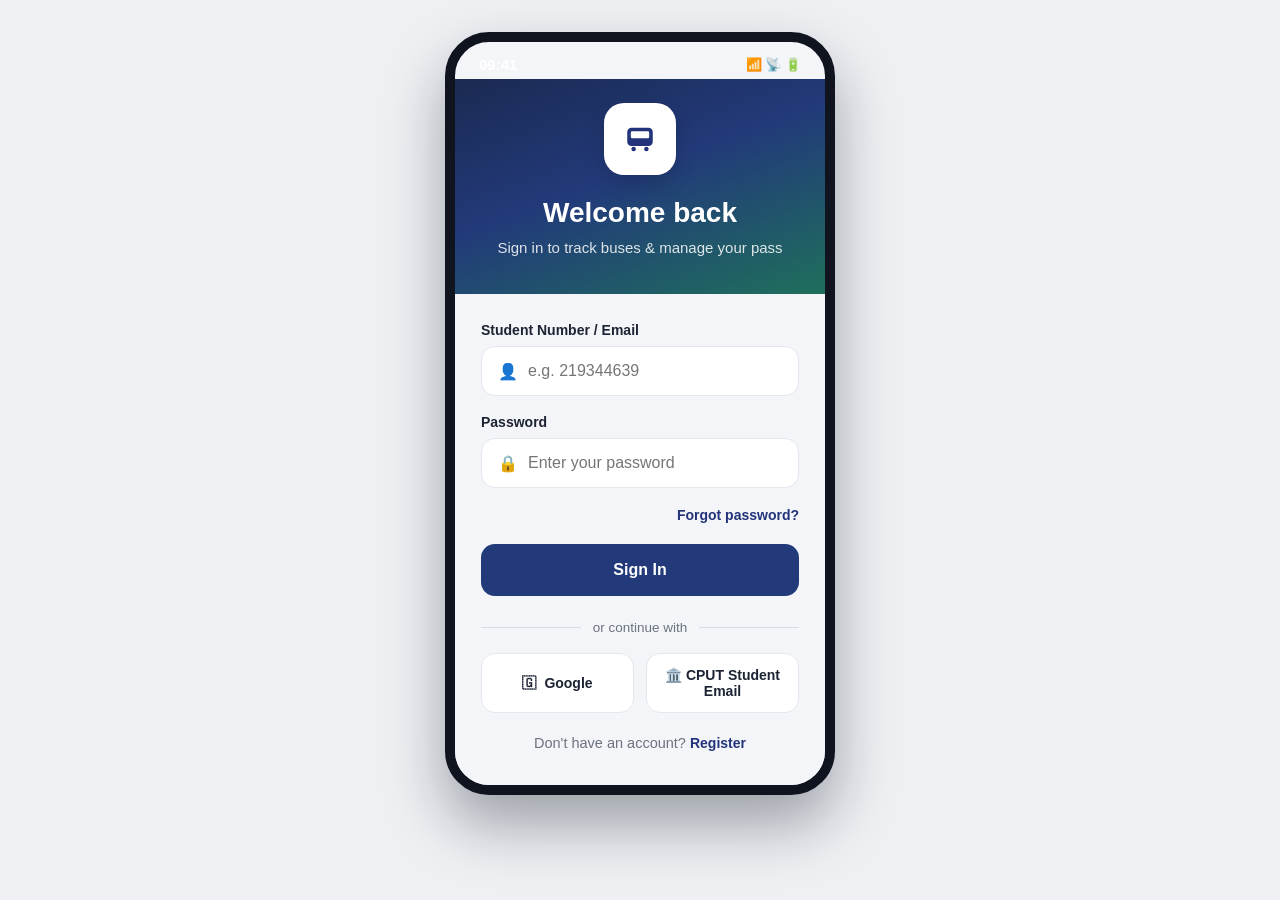
==== index.html @ 1f7fdc93 "Add files via upload" ====
<!DOCTYPE html>
<html lang="en">
<head>
<meta charset="UTF-8">
<meta name="viewport" content="width=device-width, initial-scale=1.0">
<title>GoShuttle — Sign In</title>
<link rel="stylesheet" href="LoginAndRegisterStyle.css">
</head>
<body>

<div class="phone">
  <div class="status-bar">
    <span>09:41</span>
    <span class="icons">📶 📡 🔋</span>
  </div>

  <div class="hero">
    <div class="logo">
      <svg viewBox="0 0 24 24" fill="none" xmlns="http://www.w3.org/2000/svg">
        <rect x="3" y="4" width="18" height="13" rx="3" fill="#22337a"/>
        <rect x="5.5" y="6.5" width="13" height="5" rx="1" fill="#fff"/>
        <circle cx="7.5" cy="19" r="1.6" fill="#22337a"/>
        <circle cx="16.5" cy="19" r="1.6" fill="#22337a"/>
      </svg>
    </div>
    <h1>Welcome back</h1>
    <p>Sign in to track buses &amp; manage your pass</p>
  </div>

  <form class="form-panel" id="signInForm" novalidate>
    <div class="field">
      <label for="studentId">Student Number / Email</label>
      <div class="input-wrap" id="studentIdWrap">
        <span class="icon">👤</span>
        <input type="text" id="studentId" name="studentId" placeholder="e.g. 219344639" autocomplete="username">
      </div>
      <div class="error-msg" id="studentIdError">Please enter your student number or email.</div>
    </div>

    <div class="field">
      <label for="password">Password</label>
      <div class="input-wrap" id="passwordWrap">
        <span class="icon">🔒</span>
        <input type="password" id="password" name="password" placeholder="Enter your password" autocomplete="current-password">
      </div>
      <div class="error-msg" id="passwordError">Please enter your password.</div>
    </div>

    <div class="forgot-row">
      <a href="#" id="forgotPassword">Forgot password?</a>
    </div>

    <button type="submit" class="btn-primary" id="signInBtn">Sign In</button>

    <div class="divider">or continue with</div>

    <div class="oauth-row">
      <button type="button" class="btn-oauth" id="googleBtn">
        <span>🇬</span> Google
      </button>
      <button type="button" class="btn-oauth" id="cputBtn">
        🏛️ CPUT Student Email
      </button>
    </div>

    <div class="switch-row">
      Don't have an account? <a class="link" href="register.html">Register</a>
    </div>
  </form>
</div>

<div class="toast" id="toast"></div>

<script src="LoginAndRegisterScript.js"></script>
</body>
</html>
---- LoginAndRegisterStyle.css ----
/* GoShuttle — Auth screens (Sign In / Create Account) */

:root {
  --navy-deep: #1b2a52;
  --navy: #223a7a;
  --teal: #1f6f5c;
  --ink: #1c2333;
  --muted: #6b7280;
  --field-bg: #ffffff;
  --field-border: #e4e7ee;
  --page-bg: #eef0f4;
  --card-bg: #f4f5f8;
  --accent-link: #22337a;
  --danger: #c0392b;
  --radius-lg: 22px;
  --radius-md: 14px;
  --radius-full: 999px;
}

* { box-sizing: border-box; }

body {
  margin: 0;
  font-family: -apple-system, BlinkMacSystemFont, "Segoe UI", Roboto, Helvetica, Arial, sans-serif;
  background: var(--page-bg);
  color: var(--ink);
  display: flex;
  justify-content: center;
  align-items: flex-start;
  min-height: 100vh;
  padding: 32px 12px;
}

.phone {
  width: 390px;
  max-width: 100%;
  background: var(--card-bg);
  border-radius: 44px;
  border: 10px solid #10141f;
  overflow: hidden;
  box-shadow: 0 30px 60px rgba(10, 15, 30, 0.35);
  position: relative;
}

.status-bar {
  display: flex;
  justify-content: space-between;
  align-items: center;
  padding: 14px 24px 6px;
  font-size: 15px;
  font-weight: 600;
  color: #ffffff;
}

.status-bar .icons { display: flex; gap: 6px; align-items: center; font-size: 13px; }

.hero {
  background: linear-gradient(160deg, var(--navy-deep) 0%, var(--navy) 45%, var(--teal) 100%);
  padding: 6px 32px 36px;
  text-align: center;
  color: #fff;
}

.hero .logo {
  width: 72px;
  height: 72px;
  background: #ffffff;
  border-radius: 20px;
  display: flex;
  align-items: center;
  justify-content: center;
  margin: 18px auto 22px;
  box-shadow: 0 8px 20px rgba(0,0,0,0.15);
}

.hero .logo svg { width: 34px; height: 34px; }

.hero h1 {
  font-size: 28px;
  margin: 0 0 8px;
  font-weight: 800;
}

.hero p {
  margin: 0;
  font-size: 15px;
  color: rgba(255,255,255,0.85);
  line-height: 1.4;
}

.form-panel {
  background: var(--card-bg);
  padding: 28px 26px 34px;
}

.field {
  margin-bottom: 18px;
}

.field label {
  display: block;
  font-size: 14px;
  font-weight: 700;
  margin-bottom: 8px;
  color: var(--ink);
}

.input-wrap {
  position: relative;
  display: flex;
  align-items: center;
  background: var(--field-bg);
  border: 1px solid var(--field-border);
  border-radius: var(--radius-md);
  padding: 0 16px;
  transition: border-color 0.15s ease, box-shadow 0.15s ease;
}

.input-wrap:focus-within {
  border-color: var(--navy);
  box-shadow: 0 0 0 3px rgba(34, 58, 122, 0.12);
}

.input-wrap .icon {
  color: #8a90a2;
  display: flex;
  align-items: center;
  margin-right: 10px;
  flex-shrink: 0;
}

.input-wrap input,
.input-wrap select {
  border: none;
  outline: none;
  background: transparent;
  width: 100%;
  padding: 15px 0;
  font-size: 16px;
  color: var(--ink);
  font-family: inherit;
  appearance: none;
}

.input-wrap select { cursor: pointer; }

.input-wrap.error {
  border-color: var(--danger);
  box-shadow: 0 0 0 3px rgba(192, 57, 43, 0.1);
}

.error-msg {
  color: var(--danger);
  font-size: 12.5px;
  margin-top: 6px;
  display: none;
}

.error-msg.show { display: block; }

.forgot-row {
  text-align: right;
  margin-bottom: 20px;
}

.forgot-row a, .link {
  color: var(--accent-link);
  font-size: 14px;
  font-weight: 700;
  text-decoration: none;
}

.forgot-row a:hover, .link:hover { text-decoration: underline; }

.btn-primary {
  width: 100%;
  background: var(--navy);
  color: #fff;
  border: none;
  border-radius: var(--radius-md);
  padding: 17px;
  font-size: 16px;
  font-weight: 700;
  cursor: pointer;
  transition: background 0.15s ease, transform 0.05s ease;
}

.btn-primary:hover { background: #1b2f66; }
.btn-primary:active { transform: scale(0.99); }
.btn-primary:disabled { opacity: 0.6; cursor: not-allowed; }

.divider {
  display: flex;
  align-items: center;
  gap: 12px;
  margin: 24px 0 18px;
  color: var(--muted);
  font-size: 13.5px;
}

.divider::before, .divider::after {
  content: "";
  flex: 1;
  height: 1px;
  background: #d9dce4;
}

.oauth-row {
  display: flex;
  gap: 12px;
  margin-bottom: 22px;
}

.btn-oauth {
  flex: 1;
  display: flex;
  align-items: center;
  justify-content: center;
  gap: 8px;
  background: #fff;
  border: 1px solid var(--field-border);
  border-radius: var(--radius-md);
  padding: 13px 8px;
  font-size: 14px;
  font-weight: 700;
  color: var(--ink);
  cursor: pointer;
}

.btn-oauth:hover { background: #f8f9fb; }

.switch-row {
  text-align: center;
  font-size: 14.5px;
  color: var(--muted);
}

.checkbox-row {
  display: flex;
  align-items: flex-start;
  gap: 10px;
  margin-bottom: 22px;
}

.checkbox-row input[type="checkbox"] {
  width: 20px;
  height: 20px;
  accent-color: var(--navy);
  margin-top: 2px;
  flex-shrink: 0;
}

.checkbox-row label {
  font-size: 13.5px;
  color: var(--ink);
  line-height: 1.4;
}

.toast {
  position: fixed;
  bottom: 24px;
  left: 50%;
  transform: translateX(-50%) translateY(20px);
  background: var(--navy-deep);
  color: #fff;
  padding: 12px 20px;
  border-radius: var(--radius-full);
  font-size: 14px;
  font-weight: 600;
  opacity: 0;
  pointer-events: none;
  transition: opacity 0.25s ease, transform 0.25s ease;
  z-index: 100;
  box-shadow: 0 10px 30px rgba(0,0,0,0.25);
}

.toast.show {
  opacity: 1;
  transform: translateX(-50%) translateY(0);
}

@media (max-width: 420px) {
  .phone { border-radius: 0; border-width: 0; }
  body { padding: 0; }
}
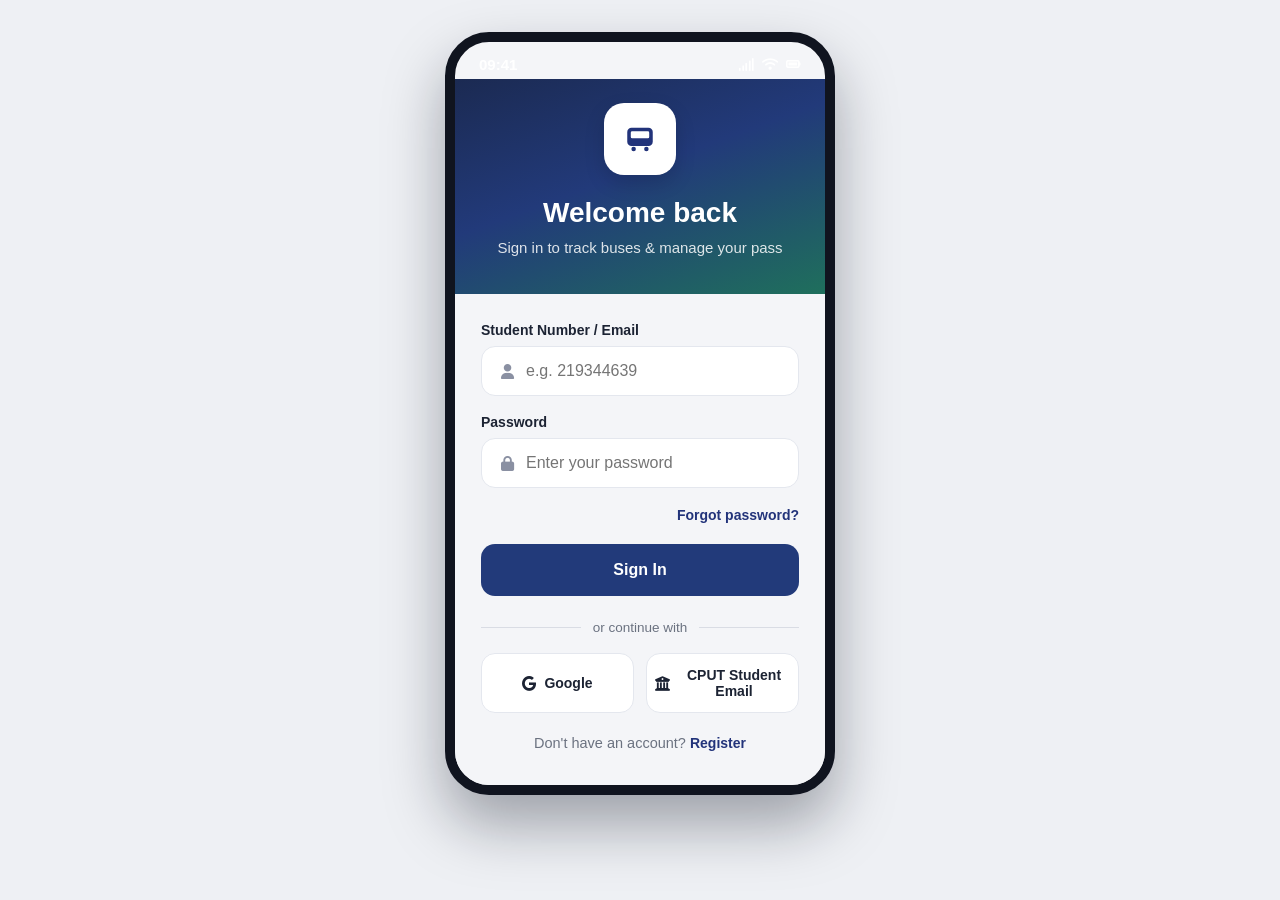
==== commit caaf8a33: "Add files via upload" ====
--- a/index.html
+++ b/index.html
@@ -4,6 +4,7 @@
 <meta charset="UTF-8">
 <meta name="viewport" content="width=device-width, initial-scale=1.0">
 <title>GoShuttle — Sign In</title>
+<link rel="stylesheet" href="https://cdnjs.cloudflare.com/ajax/libs/font-awesome/6.5.1/css/all.min.css">
 <link rel="stylesheet" href="LoginAndRegisterStyle.css">
 </head>
 <body>
@@ -11,7 +12,11 @@
 <div class="phone">
   <div class="status-bar">
     <span>09:41</span>
-    <span class="icons">📶 📡 🔋</span>
+    <span class="icons">
+      <i class="fa-solid fa-signal"></i>
+      <i class="fa-solid fa-wifi"></i>
+      <i class="fa-solid fa-battery-full"></i>
+    </span>
   </div>
 
   <div class="hero">
@@ -31,7 +36,7 @@
     <div class="field">
       <label for="studentId">Student Number / Email</label>
       <div class="input-wrap" id="studentIdWrap">
-        <span class="icon">👤</span>
+        <span class="icon"><i class="fa-solid fa-user"></i></span>
         <input type="text" id="studentId" name="studentId" placeholder="e.g. 219344639" autocomplete="username">
       </div>
       <div class="error-msg" id="studentIdError">Please enter your student number or email.</div>
@@ -40,7 +45,7 @@
     <div class="field">
       <label for="password">Password</label>
       <div class="input-wrap" id="passwordWrap">
-        <span class="icon">🔒</span>
+        <span class="icon"><i class="fa-solid fa-lock"></i></span>
         <input type="password" id="password" name="password" placeholder="Enter your password" autocomplete="current-password">
       </div>
       <div class="error-msg" id="passwordError">Please enter your password.</div>
@@ -56,10 +61,10 @@
 
     <div class="oauth-row">
       <button type="button" class="btn-oauth" id="googleBtn">
-        <span>🇬</span> Google
+        <i class="fa-brands fa-google"></i> Google
       </button>
       <button type="button" class="btn-oauth" id="cputBtn">
-        🏛️ CPUT Student Email
+        <i class="fa-solid fa-building-columns"></i> CPUT Student Email
       </button>
     </div>
 
--- a/LoginAndRegisterStyle.css
+++ b/LoginAndRegisterStyle.css
@@ -52,7 +52,8 @@
   color: #ffffff;
 }
 
-.status-bar .icons { display: flex; gap: 6px; align-items: center; font-size: 13px; }
+.status-bar .icons { display: flex; gap: 8px; align-items: center; font-size: 13px; }
+.status-bar .icons i { font-size: 13px; }
 
 .hero {
   background: linear-gradient(160deg, var(--navy-deep) 0%, var(--navy) 45%, var(--teal) 100%);
@@ -127,6 +128,9 @@
   align-items: center;
   margin-right: 10px;
   flex-shrink: 0;
+  font-size: 15px;
+  width: 18px;
+  justify-content: center;
 }
 
 .input-wrap input,
@@ -225,6 +229,10 @@
   font-weight: 700;
   color: var(--ink);
   cursor: pointer;
+}
+
+.btn-oauth i {
+  font-size: 15px;
 }
 
 .btn-oauth:hover { background: #f8f9fb; }
